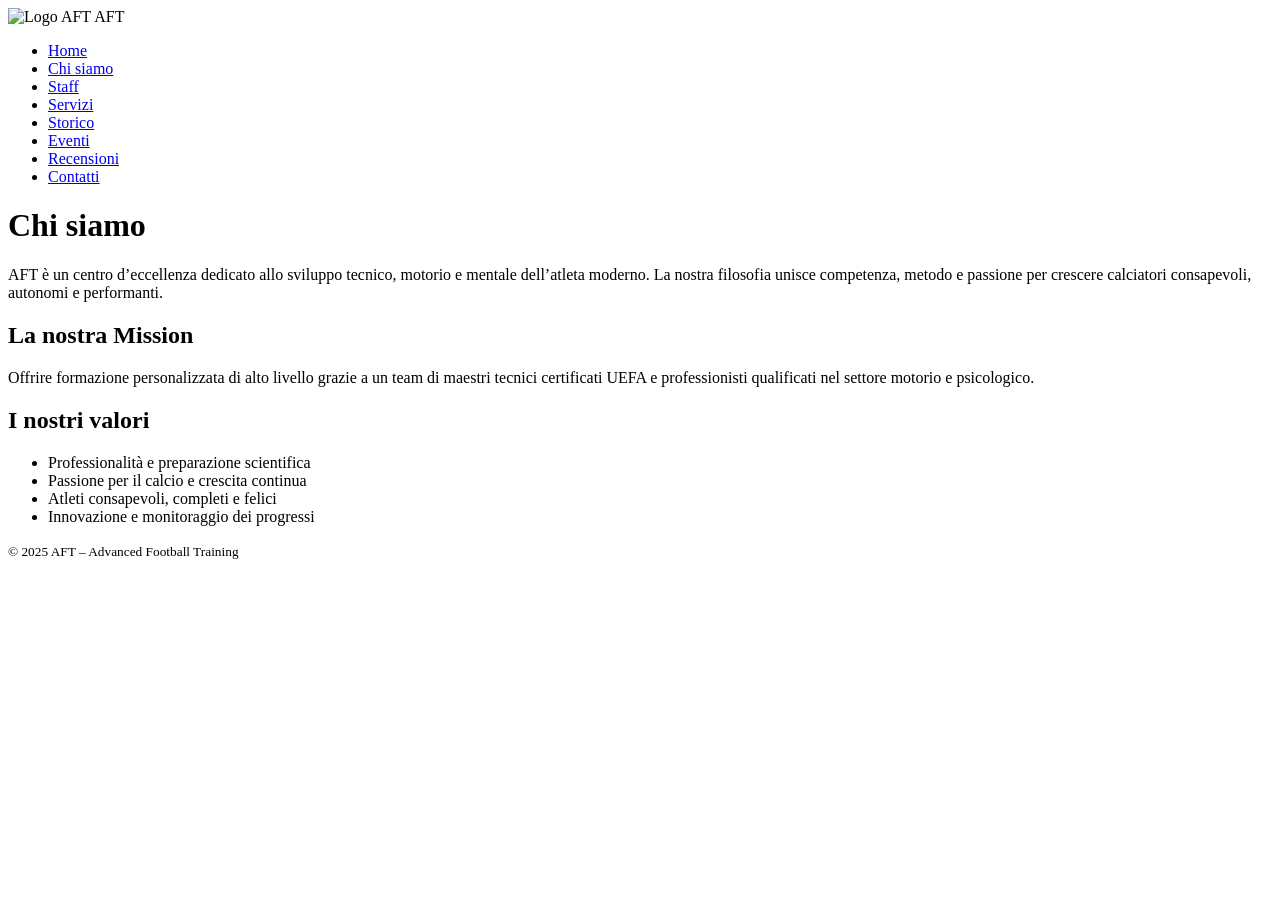
==== html/chi-siamo.html @ 9bf6652e "Struttura basilare del sito" ====
<!DOCTYPE html>
<html lang="it">
<head>
  <meta charset="UTF-8" />
  <title>Chi siamo - AFT</title>
  <meta name="viewport" content="width=device-width, initial-scale=1.0"/>
  <link rel="stylesheet" href="main.css">
</head>
<body>
  <header class="main-header">
    <div class="logo-area">
      <img src="logo.png" alt="Logo AFT">
      <span class="brand-title">AFT</span>
    </div>
    <nav class="main-nav">
      <ul id="menu">
        <li><a href="index.html">Home</a></li>
        <li><a href="chi-siamo.html" class="active">Chi siamo</a></li>
        <li><a href="staff.html">Staff</a></li>
        <li><a href="servizi.html">Servizi</a></li>
        <li><a href="storico.html">Storico</a></li>
        <li><a href="eventi.html">Eventi</a></li>
        <li><a href="recensioni.html">Recensioni</a></li>
        <li><a href="contatti.html">Contatti</a></li>
      </ul>
    </nav>
  </header>

  <main class="section">
    <h1>Chi siamo</h1>
    <p>AFT è un centro d’eccellenza dedicato allo sviluppo tecnico, motorio e mentale dell’atleta moderno. La nostra filosofia unisce competenza, metodo e passione per crescere calciatori consapevoli, autonomi e performanti.</p>
    
    <h2>La nostra Mission</h2>
    <p>Offrire formazione personalizzata di alto livello grazie a un team di maestri tecnici certificati UEFA e professionisti qualificati nel settore motorio e psicologico.</p>

    <h2>I nostri valori</h2>
    <ul>
      <li>Professionalità e preparazione scientifica</li>
      <li>Passione per il calcio e crescita continua</li>
      <li>Atleti consapevoli, completi e felici</li>
      <li>Innovazione e monitoraggio dei progressi</li>
    </ul>
  </main>

  <footer class="main-footer">
    <small>&copy; 2025 AFT – Advanced Football Training</small>
  </footer>
  <script src="main.js"></script>
</body>
</html>
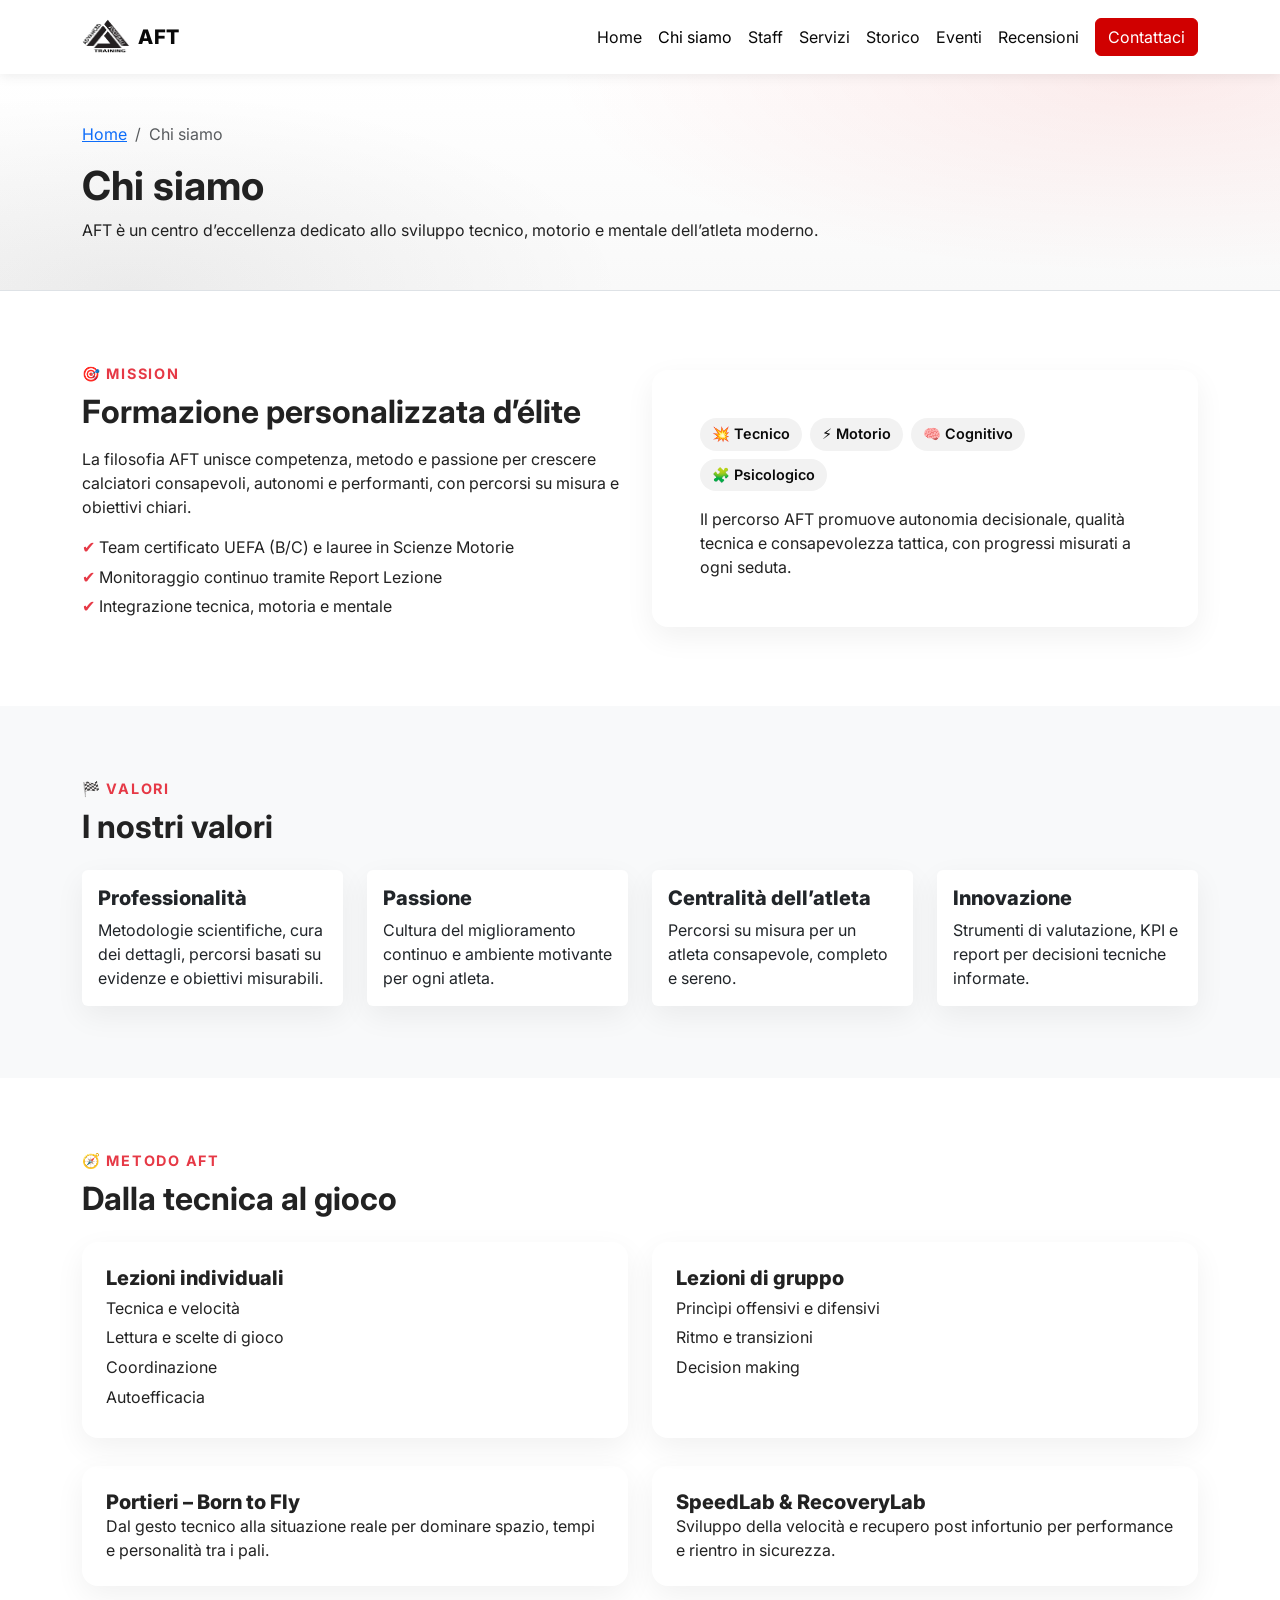
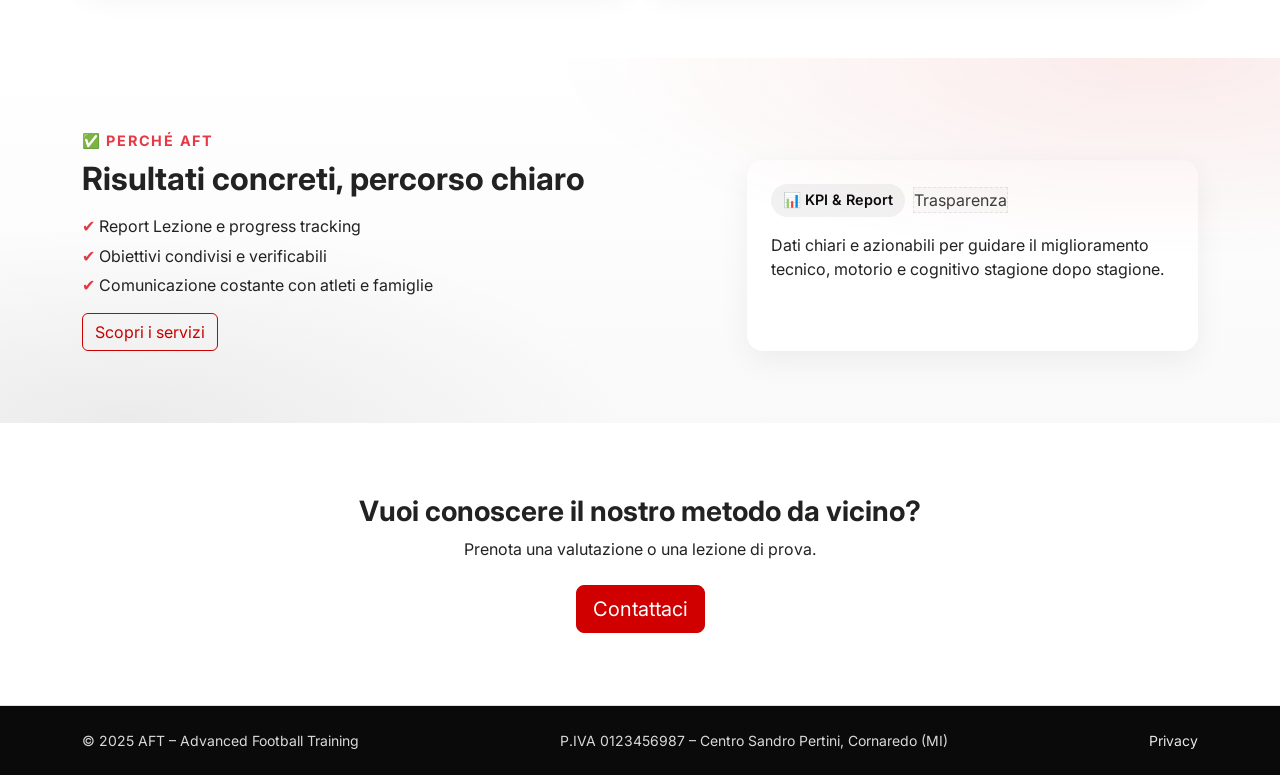
==== commit d09904c8: "Struttura base e rivisitazione con logo e video in background" ====
--- a/html/chi-siamo.html
+++ b/html/chi-siamo.html
@@ -3,48 +3,219 @@
 <head>
   <meta charset="UTF-8" />
   <title>Chi siamo - AFT</title>
-  <meta name="viewport" content="width=device-width, initial-scale=1.0"/>
-  <link rel="stylesheet" href="main.css">
+  <meta name="viewport" content="width=device-width, initial-scale=1" />
+  <!-- Bootstrap 5 -->
+  <link href="https://cdn.jsdelivr.net/npm/bootstrap@5.3.3/dist/css/bootstrap.min.css" rel="stylesheet">
+  <!-- Google Font -->
+  <link href="https://fonts.googleapis.com/css2?family=Inter:wght@400;600;800&display=swap" rel="stylesheet">
+  <!-- Stili AFT -->
+  <link href="css/style.css" rel="stylesheet">
 </head>
 <body>
-  <header class="main-header">
-    <div class="logo-area">
-      <img src="logo.png" alt="Logo AFT">
-      <span class="brand-title">AFT</span>
+
+  <!-- Navbar -->
+  <nav class="navbar navbar-expand-lg sticky-top">
+    <div class="container">
+      <a class="navbar-brand d-flex align-items-center gap-2" href="index.html">
+        <img src="../asset/Logo.png" alt="AFT Logo" width="48" height="48">
+        <span class="brand-badge">AFT</span>
+      </a>
+      <button class="navbar-toggler" type="button" data-bs-toggle="collapse" data-bs-target="#mainNav">
+        <span class="navbar-toggler-icon"></span>
+      </button>
+      <div id="mainNav" class="collapse navbar-collapse">
+        <ul class="navbar-nav ms-auto align-items-lg-center">
+          <li class="nav-item"><a class="nav-link" href="index.html">Home</a></li>
+          <li class="nav-item active"><a class="nav-link active" aria-current="page" href="chi-siamo.html">Chi siamo</a></li>
+          <li class="nav-item"><a class="nav-link" href="staff.html">Staff</a></li>
+          <li class="nav-item"><a class="nav-link" href="servizi.html">Servizi</a></li>
+          <li class="nav-item"><a class="nav-link" href="storico.html">Storico</a></li>
+          <li class="nav-item"><a class="nav-link" href="eventi.html">Eventi</a></li>
+          <li class="nav-item"><a class="nav-link" href="recensioni.html">Recensioni</a></li>
+          <li class="nav-item ms-lg-2"><a class="btn btn-primary" href="contatti.html">Contattaci</a></li>
+        </ul>
+      </div>
     </div>
-    <nav class="main-nav">
-      <ul id="menu">
-        <li><a href="index.html">Home</a></li>
-        <li><a href="chi-siamo.html" class="active">Chi siamo</a></li>
-        <li><a href="staff.html">Staff</a></li>
-        <li><a href="servizi.html">Servizi</a></li>
-        <li><a href="storico.html">Storico</a></li>
-        <li><a href="eventi.html">Eventi</a></li>
-        <li><a href="recensioni.html">Recensioni</a></li>
-        <li><a href="contatti.html">Contatti</a></li>
-      </ul>
-    </nav>
+  </nav>
+
+  <!-- Hero compatta con breadcrumb -->
+  <header class="py-5 bg-stripe border-bottom">
+    <div class="container">
+      <nav aria-label="breadcrumb" class="mb-2">
+        <ol class="breadcrumb">
+          <li class="breadcrumb-item"><a href="index.html">Home</a></li>
+          <li class="breadcrumb-item active" aria-current="page">Chi siamo</li>
+        </ol>
+      </nav>
+      <h1 class="fw-bold mb-2">Chi siamo</h1>
+      <p class="mb-0">AFT è un centro d’eccellenza dedicato allo sviluppo tecnico, motorio e mentale dell’atleta moderno.</p>
+    </div>
   </header>
 
-  <main class="section">
-    <h1>Chi siamo</h1>
-    <p>AFT è un centro d’eccellenza dedicato allo sviluppo tecnico, motorio e mentale dell’atleta moderno. La nostra filosofia unisce competenza, metodo e passione per crescere calciatori consapevoli, autonomi e performanti.</p>
-    
-    <h2>La nostra Mission</h2>
-    <p>Offrire formazione personalizzata di alto livello grazie a un team di maestri tecnici certificati UEFA e professionisti qualificati nel settore motorio e psicologico.</p>
-
-    <h2>I nostri valori</h2>
-    <ul>
-      <li>Professionalità e preparazione scientifica</li>
-      <li>Passione per il calcio e crescita continua</li>
-      <li>Atleti consapevoli, completi e felici</li>
-      <li>Innovazione e monitoraggio dei progressi</li>
-    </ul>
+  <main>
+    <!-- Mission -->
+    <section class="section-spaced">
+      <div class="container">
+        <div class="row g-4 align-items-center">
+          <div class="col-lg-6">
+            <p class="eyebrow mb-2">🎯 Mission</p>
+            <h2 class="fw-bold mb-3">Formazione personalizzata d’élite</h2>
+            <p>La filosofia AFT unisce competenza, metodo e passione per crescere calciatori consapevoli, autonomi e performanti, con percorsi su misura e obiettivi chiari.</p>
+            <ul class="list-unstyled list-compact">
+              <li><span class="check">✔</span> Team certificato UEFA (B/C) e lauree in Scienze Motorie</li>
+              <li><span class="check">✔</span> Monitoraggio continuo tramite Report Lezione</li>
+              <li><span class="check">✔</span> Integrazione tecnica, motoria e mentale</li>
+            </ul>
+          </div>
+          <div class="col-lg-6">
+            <div class="p-4 p-lg-5 rounded-4 card-elev">
+              <div class="d-flex flex-wrap gap-2 mb-3">
+                <span class="icon-pill">💥 Tecnico</span>
+                <span class="icon-pill">⚡ Motorio</span>
+                <span class="icon-pill">🧠 Cognitivo</span>
+                <span class="icon-pill">🧩 Psicologico</span>
+              </div>
+              <p class="mb-0">Il percorso AFT promuove autonomia decisionale, qualità tecnica e consapevolezza tattica, con progressi misurati a ogni seduta.</p>
+            </div>
+          </div>
+        </div>
+      </div>
+    </section>
+
+    <!-- Valori -->
+    <section class="section-spaced bg-light">
+      <div class="container">
+        <p class="eyebrow mb-2">🏁 Valori</p>
+        <h2 class="fw-bold mb-4">I nostri valori</h2>
+        <div class="row row-cols-1 row-cols-md-2 row-cols-lg-4 g-4">
+          <div class="col">
+            <div class="card card-elev h-100">
+              <div class="card-body">
+                <h5 class="card-title">Professionalità</h5>
+                <p class="mb-0">Metodologie scientifiche, cura dei dettagli, percorsi basati su evidenze e obiettivi misurabili.</p>
+              </div>
+            </div>
+          </div>
+          <div class="col">
+            <div class="card card-elev h-100">
+              <div class="card-body">
+                <h5 class="card-title">Passione</h5>
+                <p class="mb-0">Cultura del miglioramento continuo e ambiente motivante per ogni atleta.</p>
+              </div>
+            </div>
+          </div>
+          <div class="col">
+            <div class="card card-elev h-100">
+              <div class="card-body">
+                <h5 class="card-title">Centralità dell’atleta</h5>
+                <p class="mb-0">Percorsi su misura per un atleta consapevole, completo e sereno.</p>
+              </div>
+            </div>
+          </div>
+          <div class="col">
+            <div class="card card-elev h-100">
+              <div class="card-body">
+                <h5 class="card-title">Innovazione</h5>
+                <p class="mb-0">Strumenti di valutazione, KPI e report per decisioni tecniche informate.</p>
+              </div>
+            </div>
+          </div>
+        </div>
+      </div>
+    </section>
+
+    <!-- Metodo AFT -->
+    <section class="section-spaced">
+      <div class="container">
+        <p class="eyebrow mb-2">🧭 Metodo AFT</p>
+        <h2 class="fw-bold mb-4">Dalla tecnica al gioco</h2>
+        <div class="row g-4">
+          <div class="col-md-6">
+            <div class="p-4 rounded-4 card-elev h-100">
+              <h5 class="card-title">Lezioni individuali</h5>
+              <ul class="list-unstyled list-compact mb-0">
+                <li>Tecnica e velocità</li>
+                <li>Lettura e scelte di gioco</li>
+                <li>Coordinazione</li>
+                <li>Autoefficacia</li>
+              </ul>
+            </div>
+          </div>
+          <div class="col-md-6">
+            <div class="p-4 rounded-4 card-elev h-100">
+              <h5 class="card-title">Lezioni di gruppo</h5>
+              <ul class="list-unstyled list-compact mb-0">
+                <li>Princìpi offensivi e difensivi</li>
+                <li>Ritmo e transizioni</li>
+                <li>Decision making</li>
+              </ul>
+            </div>
+          </div>
+        </div>
+        <div class="row g-4 mt-1">
+          <div class="col-md-6">
+            <div class="p-4 rounded-4 card-elev h-100">
+              <h5 class="card-title">Portieri – Born to Fly</h5>
+              <p class="mb-0">Dal gesto tecnico alla situazione reale per dominare spazio, tempi e personalità tra i pali.</p>
+            </div>
+          </div>
+          <div class="col-md-6">
+            <div class="p-4 rounded-4 card-elev h-100">
+              <h5 class="card-title">SpeedLab & RecoveryLab</h5>
+              <p class="mb-0">Sviluppo della velocità e recupero post infortunio per performance e rientro in sicurezza.</p>
+            </div>
+          </div>
+        </div>
+      </div>
+    </section>
+
+    <!-- Perché AFT -->
+    <section class="section-spaced bg-stripe">
+      <div class="container">
+        <p class="eyebrow mb-2">✅ Perché AFT</p>
+        <div class="row g-4">
+          <div class="col-lg-7">
+            <h2 class="fw-bold mb-3">Risultati concreti, percorso chiaro</h2>
+            <ul class="list-unstyled list-compact">
+              <li><span class="check">✔</span> Report Lezione e progress tracking</li>
+              <li><span class="check">✔</span> Obiettivi condivisi e verificabili</li>
+              <li><span class="check">✔</span> Comunicazione costante con atleti e famiglie</li>
+            </ul>
+            <a href="servizi.html" class="btn btn-outline-primary">Scopri i servizi</a>
+          </div>
+          <div class="col-lg-5">
+            <div class="p-4 bg-white rounded-4 card-elev">
+              <div class="d-flex align-items-center gap-2 mb-3">
+                <span class="icon-pill">📊 KPI & Report</span>
+                <span class="pill-muted">Trasparenza</span>
+              </div>
+              <p class="mb-0">Dati chiari e azionabili per guidare il miglioramento tecnico, motorio e cognitivo stagione dopo stagione.</p>
+            </div>
+          </div>
+        </div>
+      </div>
+    </section>
+
+    <!-- CTA -->
+    <section class="section-spaced text-center">
+      <div class="container">
+        <h3 class="fw-bold mb-2">Vuoi conoscere il nostro metodo da vicino?</h3>
+        <p class="mb-4">Prenota una valutazione o una lezione di prova.</p>
+        <a class="btn btn-primary btn-lg" href="contatti.html">Contattaci</a>
+      </div>
+    </section>
   </main>
 
-  <footer class="main-footer">
-    <small>&copy; 2025 AFT – Advanced Football Training</small>
+  <!-- Footer -->
+  <footer class="py-4 border-top footer-dark">
+    <div class="container d-flex flex-column flex-lg-row justify-content-between align-items-center gap-2">
+      <small>&copy; 2025 AFT – Advanced Football Training</small>
+      <small>P.IVA 0123456987 – Centro Sandro Pertini, Cornaredo (MI)</small>
+      <small><a href="privacy.html" class="text-decoration-none">Privacy</a></small>
+    </div>
   </footer>
-  <script src="main.js"></script>
+
+  <!-- Bootstrap JS -->
+  <script src="https://cdn.jsdelivr.net/npm/bootstrap@5.3.3/dist/js/bootstrap.bundle.min.js"></script>
 </body>
 </html>
--- a/html/css/style.css
+++ b/html/css/style.css
@@ -0,0 +1,117 @@
+:root{
+  --aft-primary:#d00000;      /* rosso principale */
+  --aft-dark:#0a0a0a;         /* nero profondo */
+  --aft-accent:#e63946;       /* rosso accento */
+  --aft-warm:#ff4d4d;         /* rosso caldo hover */
+  --aft-gray:#f2f2f2;         /* grigio chiaro */
+  --aft-mid:#222222;          /* testo primario */
+  --aft-border:#e5e5e5;       /* bordi chiari */
+}
+body{font-family:"Inter",system-ui,-apple-system,Segoe UI,Roboto,Arial,sans-serif;color:var(--aft-mid);background:#fff;}
+.navbar{box-shadow:0 2px 12px rgba(0,0,0,.08);background:#fff;}
+.brand-badge{font-weight:800;letter-spacing:.5px;color:var(--aft-dark);}
+.nav-link{color:var(--aft-dark);}
+.nav-link:hover,.nav-link:focus{color:var(--aft-primary);}
+.navbar .btn.btn-primary{box-shadow:none;}
+
+.hero{
+  position:relative;
+  background:
+    linear-gradient(120deg, rgba(10,10,10,.88), rgba(208,0,0,.75)),
+    url('hero-football.jpg') center/cover no-repeat;
+  color:#fff; padding:96px 0;
+}
+.hero h1{font-weight:800; line-height:1.1}
+.hero p{opacity:.95}
+.hero .btn-accent{background:var(--aft-accent); border:none; color:#fff;}
+.hero .btn-accent:hover{background:var(--aft-warm);}
+.eyebrow{font-size:.9rem; letter-spacing:.12em; text-transform:uppercase; color:var(--aft-accent); font-weight:700}
+
+.section-spaced{padding:72px 0}
+.divider{height:1px;background:linear-gradient(90deg,transparent,rgba(0,0,0,.12),transparent); margin:32px 0}
+
+.icon-pill{
+  display:inline-flex; align-items:center; gap:.5rem; padding:.35rem .75rem; border-radius:999px;
+  background:var(--aft-gray); color:var(--aft-dark); font-weight:600; font-size:.9rem;
+}
+.card-elev{border:0; box-shadow:0 10px 30px rgba(0,0,0,.06); height:100%;}
+.card-elev .card-title{font-weight:800}
+.check{color:var(--aft-accent); font-weight:700}
+.list-compact li{margin:.35rem 0}
+.pill-muted{background:#fafafa; border:1px dashed var(--aft-border); color:#3c3c3c}
+
+.bg-stripe{
+  background:linear-gradient(180deg, #fff 0%, #f9f9f9 100%);
+  position:relative;
+}
+.bg-stripe::after{
+  content:""; position:absolute; inset:0; background:
+   radial-gradient(600px 200px at 90% 0%, rgba(208,0,0,.08), transparent),
+   radial-gradient(500px 200px at 10% 100%, rgba(10,10,10,.06), transparent);
+  pointer-events:none;
+}
+.footnote{font-size:.9rem;color:#5a5a5a}
+.grid-cols{row-gap:24px}
+
+.badge-level{background:#ffe5e5;color:#8b0000;border:1px solid #ffb3b3}
+.badge.text-bg-light{background:#fff; border-color:var(--aft-border) !important; color:var(--aft-dark)}
+
+.btn-primary{
+  --bs-btn-bg:var(--aft-primary);
+  --bs-btn-border-color:var(--aft-primary);
+  --bs-btn-hover-bg:#b80000;
+  --bs-btn-hover-border-color:#b80000;
+}
+.btn-outline-primary{
+  --bs-btn-color:var(--aft-primary);
+  --bs-btn-border-color:var(--aft-primary);
+  --bs-btn-hover-bg:var(--aft-primary);
+  --bs-btn-hover-border-color:var(--aft-primary);
+  --bs-btn-hover-color:#fff;
+}
+.btn-outline-secondary{
+  --bs-btn-color:#6c757d;
+  --bs-btn-border-color:#6c757d;
+  --bs-btn-hover-bg:#6c757d;
+  --bs-btn-hover-border-color:#6c757d;
+  --bs-btn-hover-color:#fff;
+}
+
+a:focus-visible, button:focus-visible{outline:2px solid var(--aft-accent); outline-offset:2px;}
+
+.footer-dark{background:var(--aft-dark); color:#d9d9d9;}
+.footer-dark a{color:#ffffff; opacity:.9; text-decoration:none;}
+.footer-dark a:hover{opacity:1;}
+
+/* Hero base */
+.hero{position:relative; color:#fff; padding:96px 0;}
+
+/* Video background */
+.hero-video .hero-bg{
+  position:absolute; inset:0;
+  width:100%; height:100%;
+  object-fit:cover; object-position:center;
+  z-index:0;
+  filter:contrast(1.05) saturate(1.1);
+}
+
+/* Overlay rosso/nero coerente con palette */
+.hero-video .hero-overlay{
+  position:absolute; inset:0; z-index:1;
+  background:linear-gradient(120deg, rgba(10,10,10,.75), rgba(208,0,0,.55));
+  mix-blend-mode:multiply; /* opzionale, commentare se il video è già scuro */
+}
+
+/* Contenuto sopra il video */
+.hero-video .container{position:relative; z-index:2;}
+
+/* Altezza hero: adattare a gusto */
+@media (min-width:992px){
+  .hero{min-height:68vh; display:flex; align-items:center;}
+}
+
+/* Accessibilità: rispettare prefer-reduced-motion */
+@media (prefers-reduced-motion: reduce){
+  .hero-video .hero-bg{display:none;}
+  .hero-video{background:linear-gradient(120deg, rgba(10,10,10,.88), rgba(208,0,0,.75)), url('hero-fallback.jpg') center/cover no-repeat;}
+}
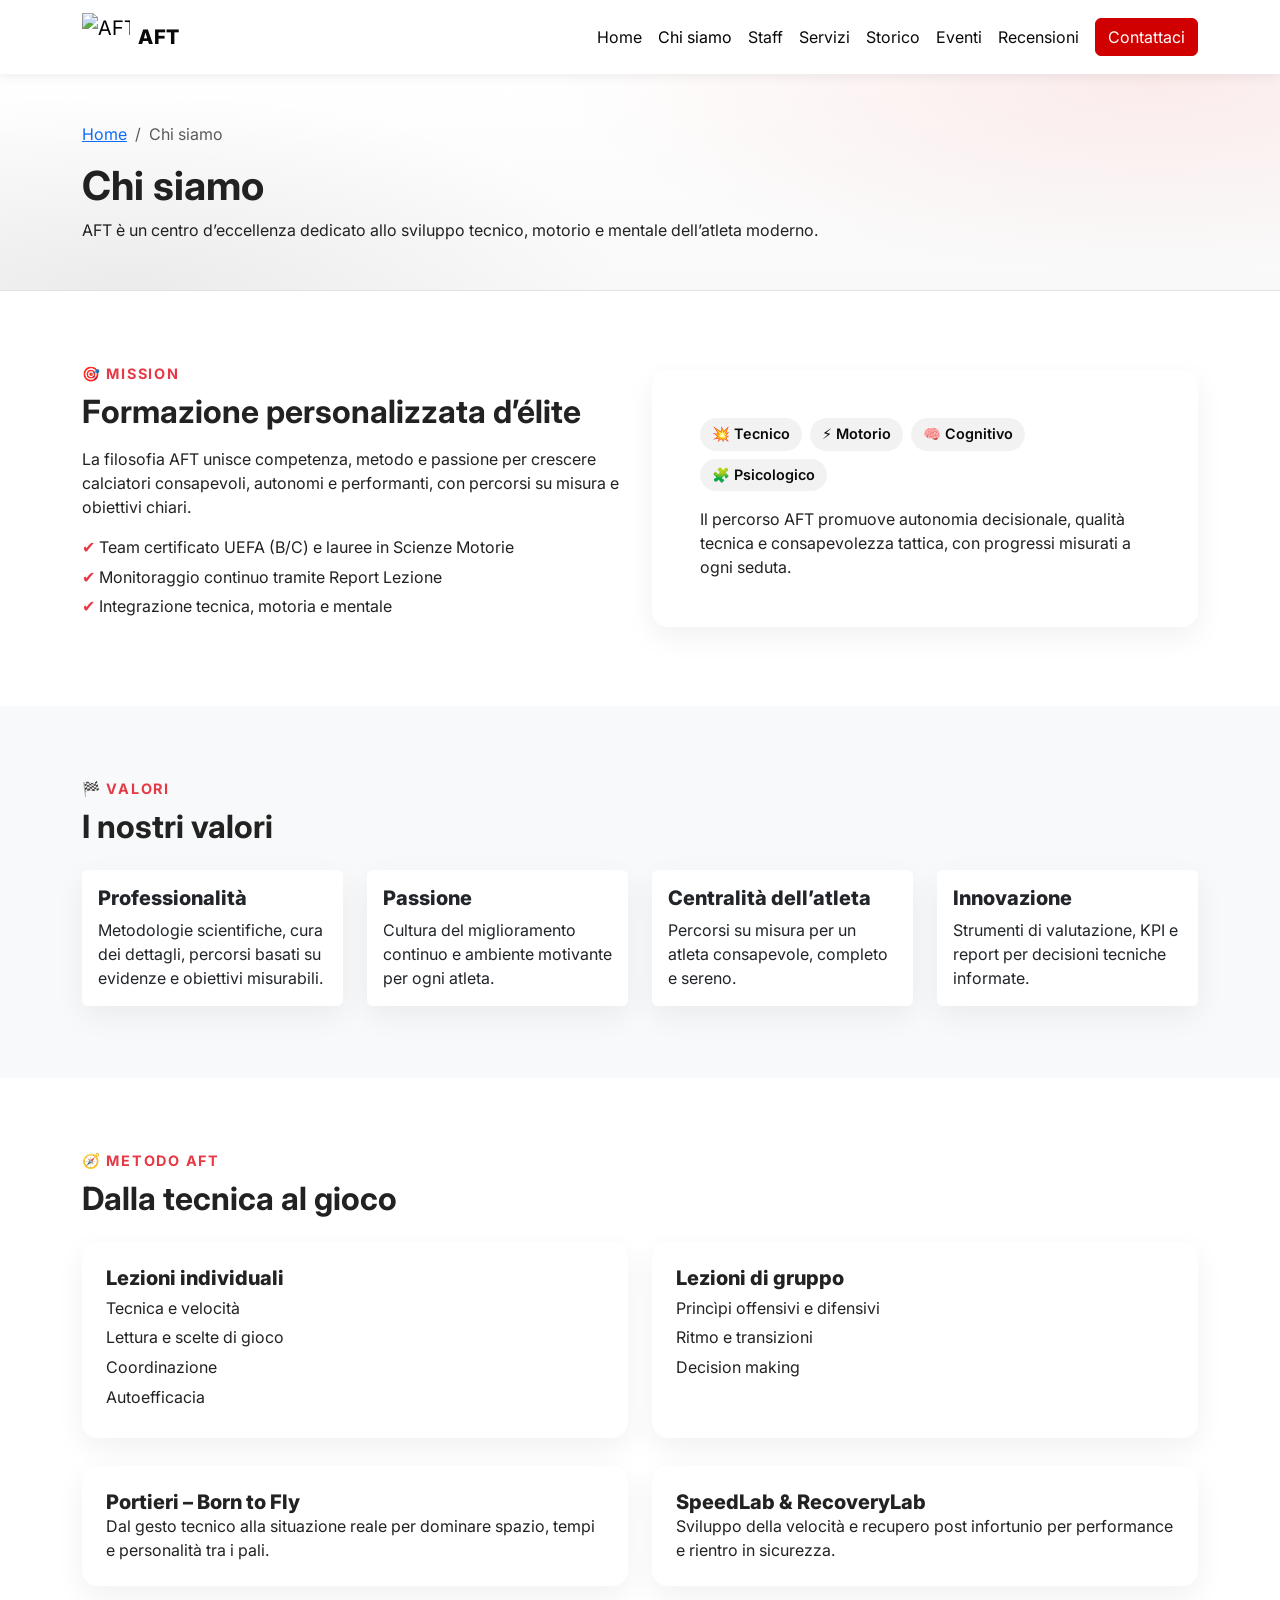
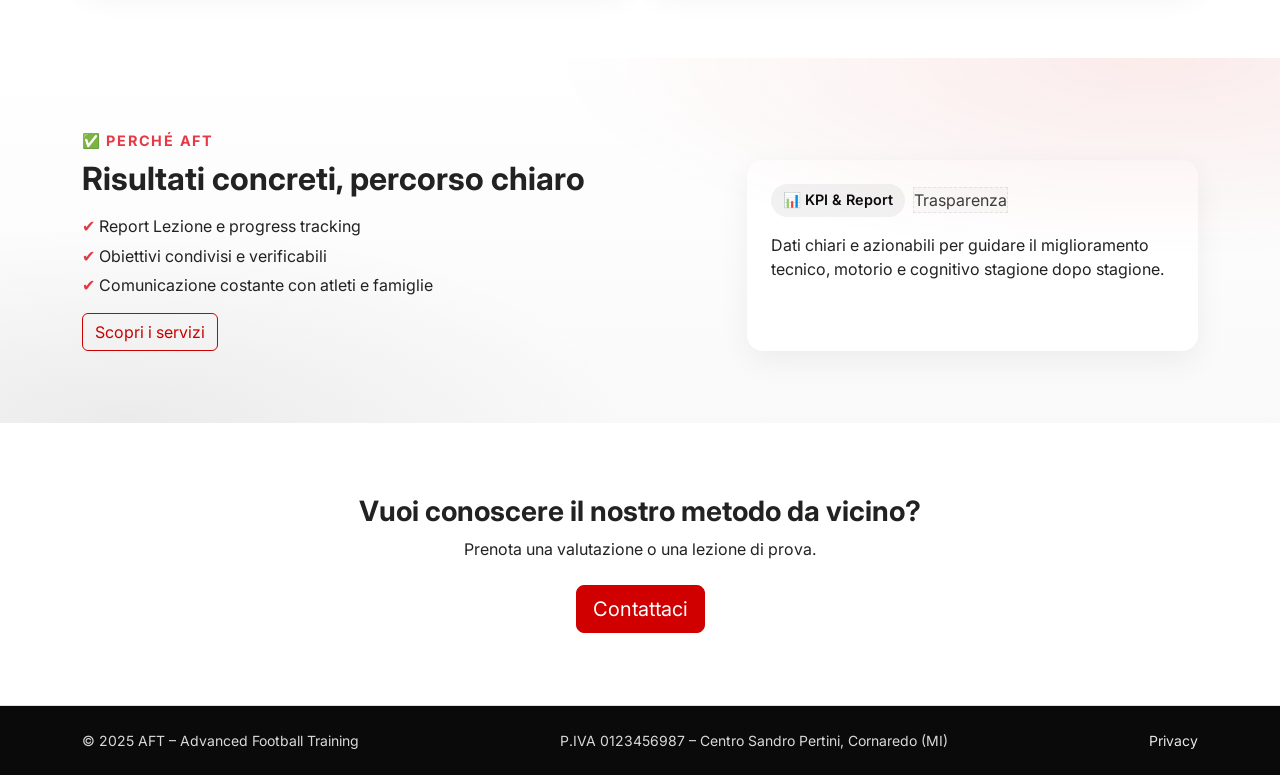
==== commit 74a77193: "fix path" ====
--- a/html/chi-siamo.html
+++ b/html/chi-siamo.html
@@ -17,7 +17,7 @@
   <nav class="navbar navbar-expand-lg sticky-top">
     <div class="container">
       <a class="navbar-brand d-flex align-items-center gap-2" href="index.html">
-        <img src="../asset/Logo.png" alt="AFT Logo" width="48" height="48">
+        <img src="asset/Logo.png" alt="AFT Logo" width="48" height="48">
         <span class="brand-badge">AFT</span>
       </a>
       <button class="navbar-toggler" type="button" data-bs-toggle="collapse" data-bs-target="#mainNav">
